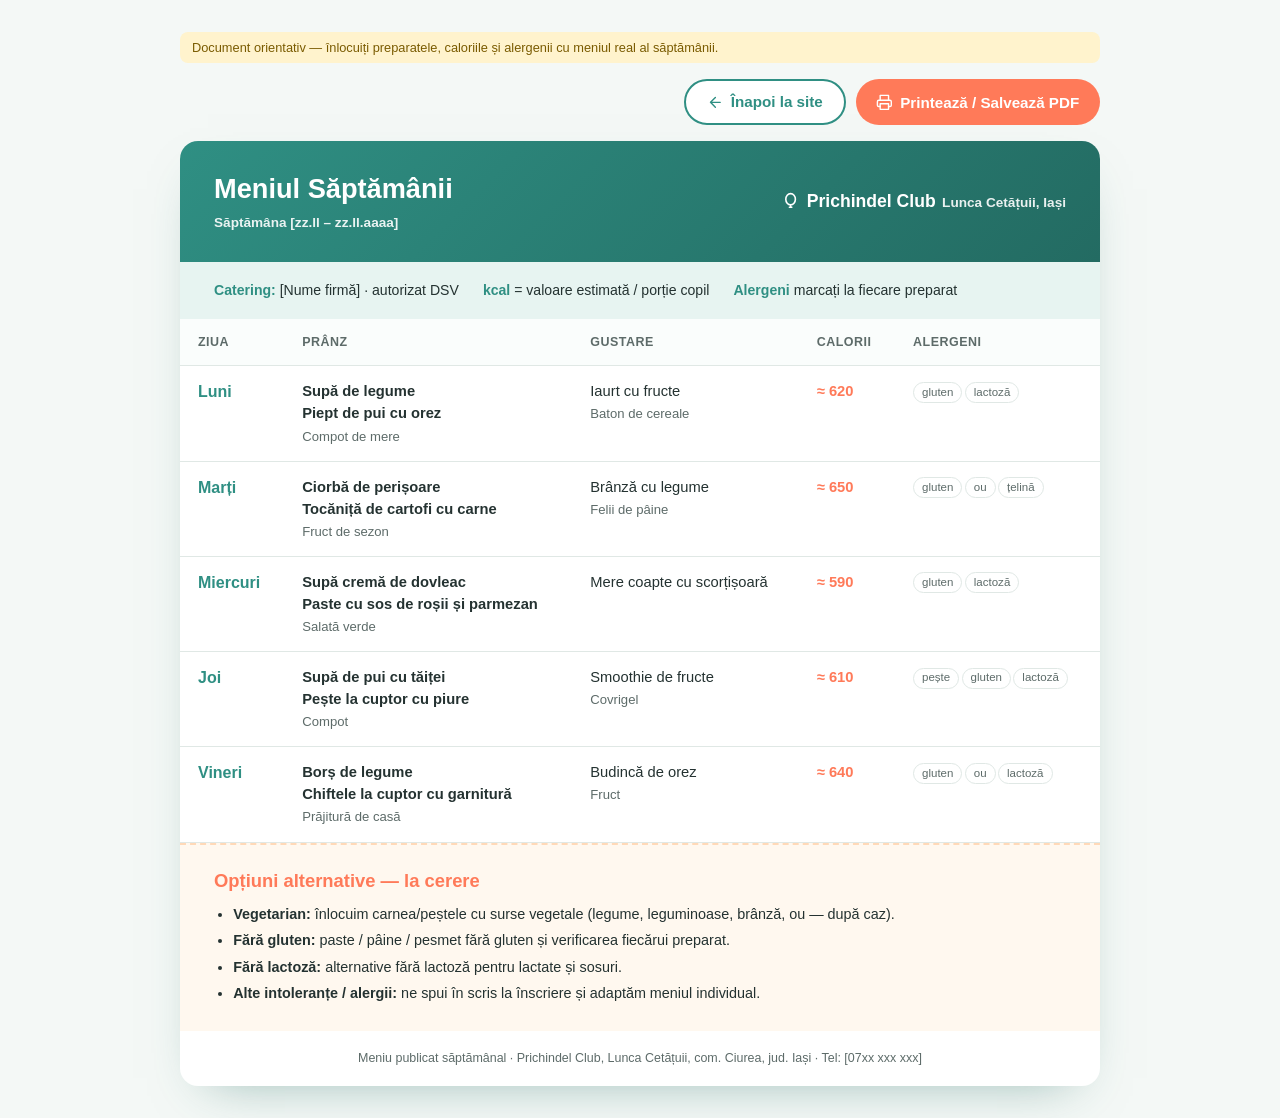
==== meniu-saptamanal.html @ 3144d64f "Site de prezentare Prichindel Club (afterschool Iași) Co-Authored-By: Claude Opus 4.8 (1M context) <" ====
<!DOCTYPE html>
<html lang="ro">
<head>
<meta charset="UTF-8" />
<meta name="viewport" content="width=device-width, initial-scale=1.0" />
<title>Meniul Săptămânii — Prichindel Club</title>
<style>
  :root{--teal:#2f8f83;--teal-light:#e7f4f1;--coral:#ff7a59;--ink:#243231;--muted:#5d6b69;--line:#e0e8e5;}
  *{box-sizing:border-box;}
  body{margin:0;font-family:'Nunito',-apple-system,Segoe UI,Roboto,sans-serif;color:var(--ink);
    background:#f4f8f6;line-height:1.5;padding:32px 18px;}
  .sheet{max-width:920px;margin:0 auto;background:#fff;border-radius:18px;overflow:hidden;
    box-shadow:0 20px 50px -28px rgba(35,107,98,.5);}
  .sheet-head{background:linear-gradient(135deg,var(--teal),#236b62);color:#fff;padding:28px 34px;
    display:flex;justify-content:space-between;align-items:center;flex-wrap:wrap;gap:10px;}
  .sheet-head h1{margin:0;font-size:1.7rem;}
  .sheet-head .brand{font-weight:800;font-size:1.1rem;display:flex;align-items:center;gap:.4rem;}
  .sheet-head small{display:block;opacity:.9;font-weight:600;font-size:.85rem;margin-top:.2rem;}
  .toolbar{max-width:920px;margin:0 auto 16px;display:flex;gap:10px;justify-content:flex-end;}
  .btn{font-family:inherit;font-weight:700;border:none;border-radius:999px;padding:.6rem 1.3rem;
    cursor:pointer;font-size:.95rem;}
  .btn-print{background:var(--coral);color:#fff;}
  .btn-back{background:#fff;color:var(--teal);border:2px solid var(--teal);text-decoration:none;
    display:inline-flex;align-items:center;}
  .btn{display:inline-flex;align-items:center;gap:.45rem;}
  .ic{width:1.1em;height:1.1em;fill:none;stroke:currentColor;stroke-width:2;stroke-linecap:round;stroke-linejoin:round;flex:none;}
  .brand .ic{width:1.2rem;height:1.2rem;color:#fff;}
  .legend{padding:18px 34px;background:var(--teal-light);font-size:.88rem;display:flex;gap:24px;flex-wrap:wrap;}
  .legend b{color:var(--teal);}
  table{width:100%;border-collapse:collapse;}
  th,td{padding:14px 18px;text-align:left;vertical-align:top;border-bottom:1px solid var(--line);font-size:.92rem;}
  th{background:#fafdfc;font-size:.78rem;text-transform:uppercase;letter-spacing:.04em;color:var(--muted);}
  .day{font-weight:800;color:var(--teal);font-size:1rem;white-space:nowrap;}
  .dish{font-weight:600;}
  .sub{color:var(--muted);font-size:.82rem;}
  .kcal{font-weight:800;color:var(--coral);white-space:nowrap;}
  .alerg{font-size:.82rem;}
  .tag{display:inline-block;background:#fff;border:1px solid var(--line);border-radius:999px;
    padding:.05rem .5rem;font-size:.72rem;margin:.1rem .15rem 0 0;color:var(--muted);}
  .alt{padding:22px 34px;background:#fff8ef;border-top:2px dashed #ffd9b8;}
  .alt h2{margin:0 0 .6rem;color:var(--coral);font-size:1.15rem;}
  .alt ul{margin:0;padding-left:1.2rem;}
  .alt li{margin-bottom:.3rem;font-size:.9rem;}
  .foot{padding:18px 34px;font-size:.78rem;color:var(--muted);text-align:center;}
  .note-edit{background:#fff3cd;color:#7a5b00;font-size:.8rem;padding:6px 12px;border-radius:8px;
    max-width:920px;margin:0 auto 16px;}
  @media print{
    body{background:#fff;padding:0;}
    .toolbar,.note-edit{display:none;}
    .sheet{box-shadow:none;border-radius:0;max-width:none;}
    .sheet-head{-webkit-print-color-adjust:exact;print-color-adjust:exact;}
    .legend,.alt,th,.kcal,.day{-webkit-print-color-adjust:exact;print-color-adjust:exact;}
  }
</style>
</head>
<body>

  <svg width="0" height="0" style="position:absolute" aria-hidden="true">
    <defs>
      <symbol id="i-balloon" viewBox="0 0 24 24"><ellipse cx="12" cy="9" rx="6" ry="7"/><path d="M12 16c-.8.9.8 1.6 0 2.5"/><path d="M10.5 19h3"/></symbol>
      <symbol id="i-printer" viewBox="0 0 24 24"><path d="M6 9V2h12v7"/><path d="M6 18H4a2 2 0 0 1-2-2v-5a2 2 0 0 1 2-2h16a2 2 0 0 1 2 2v5a2 2 0 0 1-2 2h-2"/><rect x="6" y="14" width="12" height="8"/></symbol>
      <symbol id="i-back" viewBox="0 0 24 24"><path d="M19 12H5M12 19l-7-7 7-7"/></symbol>
    </defs>
  </svg>

  <p class="note-edit">Document orientativ — înlocuiți preparatele, caloriile și alergenii cu meniul real al săptămânii.</p>

  <div class="toolbar">
    <a href="index.html" class="btn btn-back"><svg class="ic"><use href="#i-back"/></svg> Înapoi la site</a>
    <button class="btn btn-print" onclick="window.print()"><svg class="ic"><use href="#i-printer"/></svg> Printează / Salvează PDF</button>
  </div>

  <div class="sheet">
    <div class="sheet-head">
      <div>
        <h1>Meniul Săptămânii</h1>
        <small>Săptămâna [zz.ll – zz.ll.aaaa]</small>
      </div>
      <div class="brand"><svg class="ic"><use href="#i-balloon"/></svg> Prichindel Club<small>Lunca Cetățuii, Iași</small></div>
    </div>

    <div class="legend">
      <span><b>Catering:</b> [Nume firmă] · autorizat DSV</span>
      <span><b>kcal</b> = valoare estimată / porție copil</span>
      <span><b>Alergeni</b> marcați la fiecare preparat</span>
    </div>

    <table>
      <thead>
        <tr><th>Ziua</th><th>Prânz</th><th>Gustare</th><th>Calorii</th><th>Alergeni</th></tr>
      </thead>
      <tbody>
        <tr>
          <td class="day">Luni</td>
          <td><span class="dish">Supă de legume</span><br /><span class="dish">Piept de pui cu orez</span><br /><span class="sub">Compot de mere</span></td>
          <td>Iaurt cu fructe<br /><span class="sub">Baton de cereale</span></td>
          <td class="kcal">≈ 620</td>
          <td class="alerg"><span class="tag">gluten</span><span class="tag">lactoză</span></td>
        </tr>
        <tr>
          <td class="day">Marți</td>
          <td><span class="dish">Ciorbă de perișoare</span><br /><span class="dish">Tocăniță de cartofi cu carne</span><br /><span class="sub">Fruct de sezon</span></td>
          <td>Brânză cu legume<br /><span class="sub">Felii de pâine</span></td>
          <td class="kcal">≈ 650</td>
          <td class="alerg"><span class="tag">gluten</span><span class="tag">ou</span><span class="tag">țelină</span></td>
        </tr>
        <tr>
          <td class="day">Miercuri</td>
          <td><span class="dish">Supă cremă de dovleac</span><br /><span class="dish">Paste cu sos de roșii și parmezan</span><br /><span class="sub">Salată verde</span></td>
          <td>Mere coapte cu scorțișoară</td>
          <td class="kcal">≈ 590</td>
          <td class="alerg"><span class="tag">gluten</span><span class="tag">lactoză</span></td>
        </tr>
        <tr>
          <td class="day">Joi</td>
          <td><span class="dish">Supă de pui cu tăiței</span><br /><span class="dish">Pește la cuptor cu piure</span><br /><span class="sub">Compot</span></td>
          <td>Smoothie de fructe<br /><span class="sub">Covrigel</span></td>
          <td class="kcal">≈ 610</td>
          <td class="alerg"><span class="tag">pește</span><span class="tag">gluten</span><span class="tag">lactoză</span></td>
        </tr>
        <tr>
          <td class="day">Vineri</td>
          <td><span class="dish">Borș de legume</span><br /><span class="dish">Chiftele la cuptor cu garnitură</span><br /><span class="sub">Prăjitură de casă</span></td>
          <td>Budincă de orez<br /><span class="sub">Fruct</span></td>
          <td class="kcal">≈ 640</td>
          <td class="alerg"><span class="tag">gluten</span><span class="tag">ou</span><span class="tag">lactoză</span></td>
        </tr>
      </tbody>
    </table>

    <div class="alt">
      <h2>Opțiuni alternative — la cerere</h2>
      <ul>
        <li><b>Vegetarian:</b> înlocuim carnea/peștele cu surse vegetale (legume, leguminoase, brânză, ou — după caz).</li>
        <li><b>Fără gluten:</b> paste / pâine / pesmet fără gluten și verificarea fiecărui preparat.</li>
        <li><b>Fără lactoză:</b> alternative fără lactoză pentru lactate și sosuri.</li>
        <li><b>Alte intoleranțe / alergii:</b> ne spui în scris la înscriere și adaptăm meniul individual.</li>
      </ul>
    </div>

    <div class="foot">
      Meniu publicat săptămânal · Prichindel Club, Lunca Cetățuii, com. Ciurea, jud. Iași · Tel: [07xx xxx xxx]
    </div>
  </div>

</body>
</html>
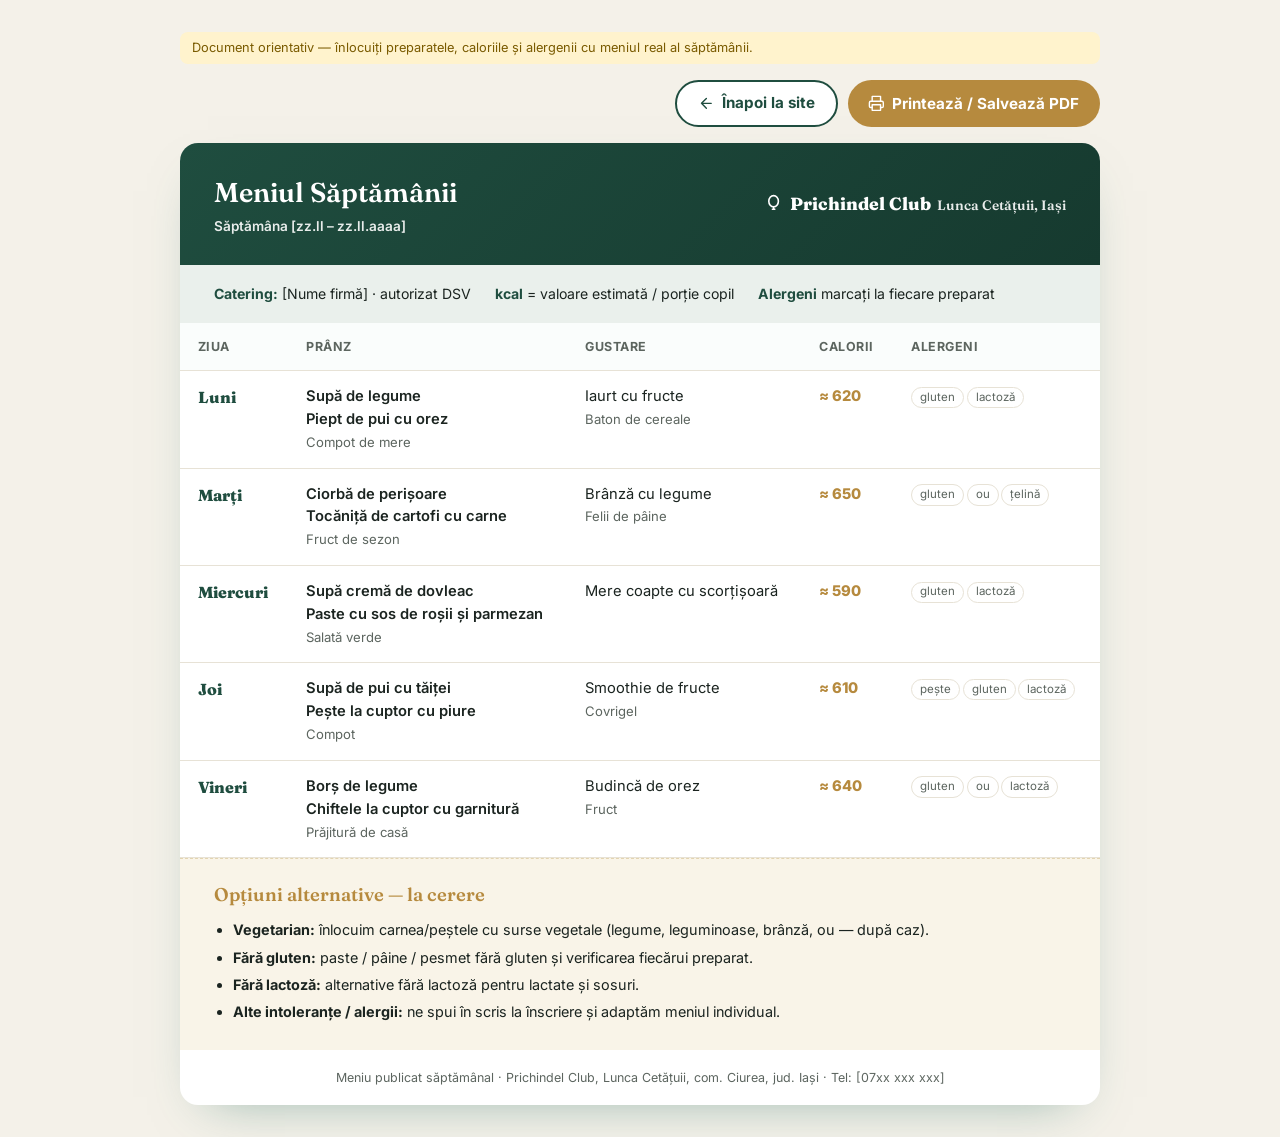
==== commit 6d649979: "Redesign premium: paletă smarald + auriu, tipografie serif, layout responsive simplificat Co-Authore" ====
--- a/meniu-saptamanal.html
+++ b/meniu-saptamanal.html
@@ -4,14 +4,18 @@
 <meta charset="UTF-8" />
 <meta name="viewport" content="width=device-width, initial-scale=1.0" />
 <title>Meniul Săptămânii — Prichindel Club</title>
+<link rel="preconnect" href="https://fonts.googleapis.com" />
+<link rel="preconnect" href="https://fonts.gstatic.com" crossorigin />
+<link href="https://fonts.googleapis.com/css2?family=Fraunces:opsz,wght@9..144,500;9..144,600&family=Inter:wght@400;500;600;700&display=swap" rel="stylesheet" />
 <style>
-  :root{--teal:#2f8f83;--teal-light:#e7f4f1;--coral:#ff7a59;--ink:#243231;--muted:#5d6b69;--line:#e0e8e5;}
+  :root{--teal:#1f4d3f;--teal-light:#eaf0ec;--coral:#b68a3e;--ink:#1b2420;--muted:#5c655f;--line:#e7e2d6;}
   *{box-sizing:border-box;}
-  body{margin:0;font-family:'Nunito',-apple-system,Segoe UI,Roboto,sans-serif;color:var(--ink);
-    background:#f4f8f6;line-height:1.5;padding:32px 18px;}
+  body{margin:0;font-family:'Inter',-apple-system,Segoe UI,Roboto,sans-serif;color:var(--ink);
+    background:#f4f1e9;line-height:1.55;padding:32px 18px;}
+  h1,.brand,.day,.alt h2{font-family:'Fraunces',Georgia,serif;font-weight:600;}
   .sheet{max-width:920px;margin:0 auto;background:#fff;border-radius:18px;overflow:hidden;
     box-shadow:0 20px 50px -28px rgba(35,107,98,.5);}
-  .sheet-head{background:linear-gradient(135deg,var(--teal),#236b62);color:#fff;padding:28px 34px;
+  .sheet-head{background:linear-gradient(135deg,var(--teal),#163a2f);color:#fff;padding:28px 34px;
     display:flex;justify-content:space-between;align-items:center;flex-wrap:wrap;gap:10px;}
   .sheet-head h1{margin:0;font-size:1.7rem;}
   .sheet-head .brand{font-weight:800;font-size:1.1rem;display:flex;align-items:center;gap:.4rem;}
@@ -37,7 +41,7 @@
   .alerg{font-size:.82rem;}
   .tag{display:inline-block;background:#fff;border:1px solid var(--line);border-radius:999px;
     padding:.05rem .5rem;font-size:.72rem;margin:.1rem .15rem 0 0;color:var(--muted);}
-  .alt{padding:22px 34px;background:#fff8ef;border-top:2px dashed #ffd9b8;}
+  .alt{padding:22px 34px;background:#f9f4e8;border-top:1px dashed #e3d4b0;}
   .alt h2{margin:0 0 .6rem;color:var(--coral);font-size:1.15rem;}
   .alt ul{margin:0;padding-left:1.2rem;}
   .alt li{margin-bottom:.3rem;font-size:.9rem;}
